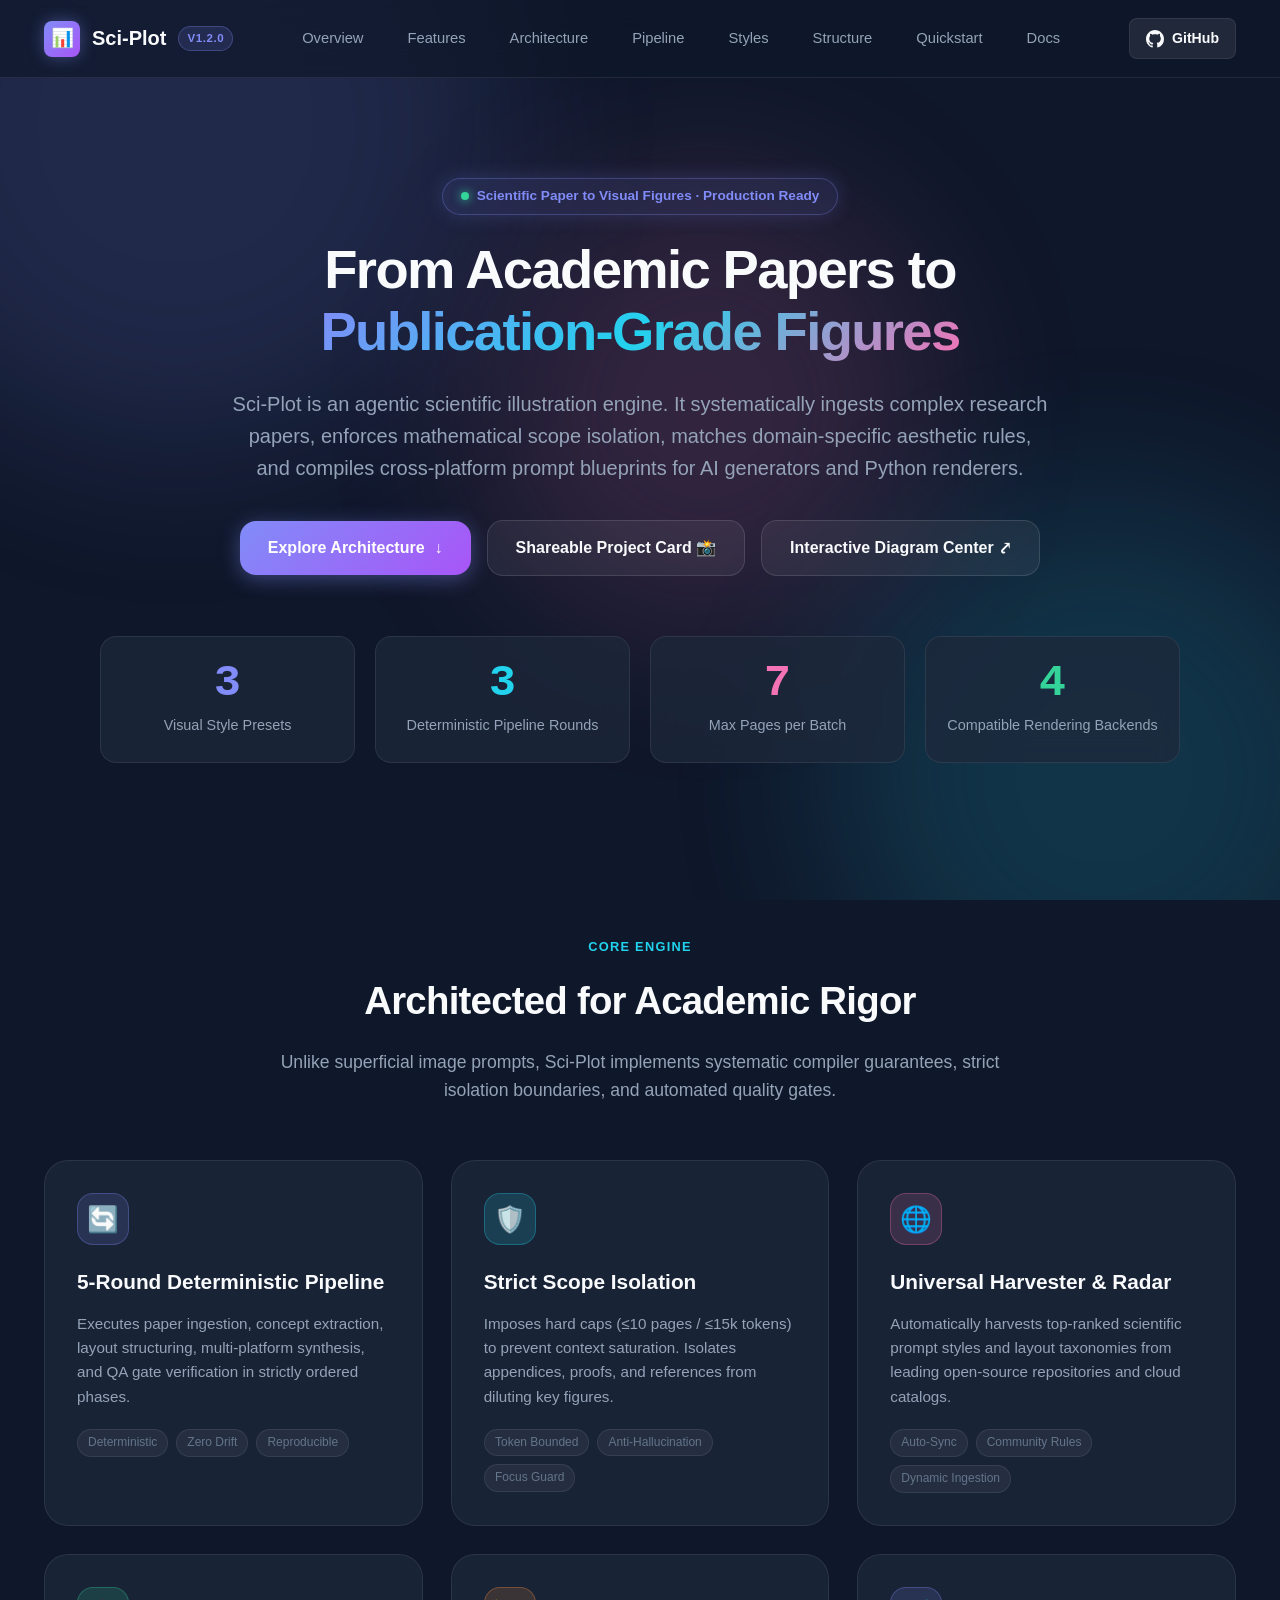
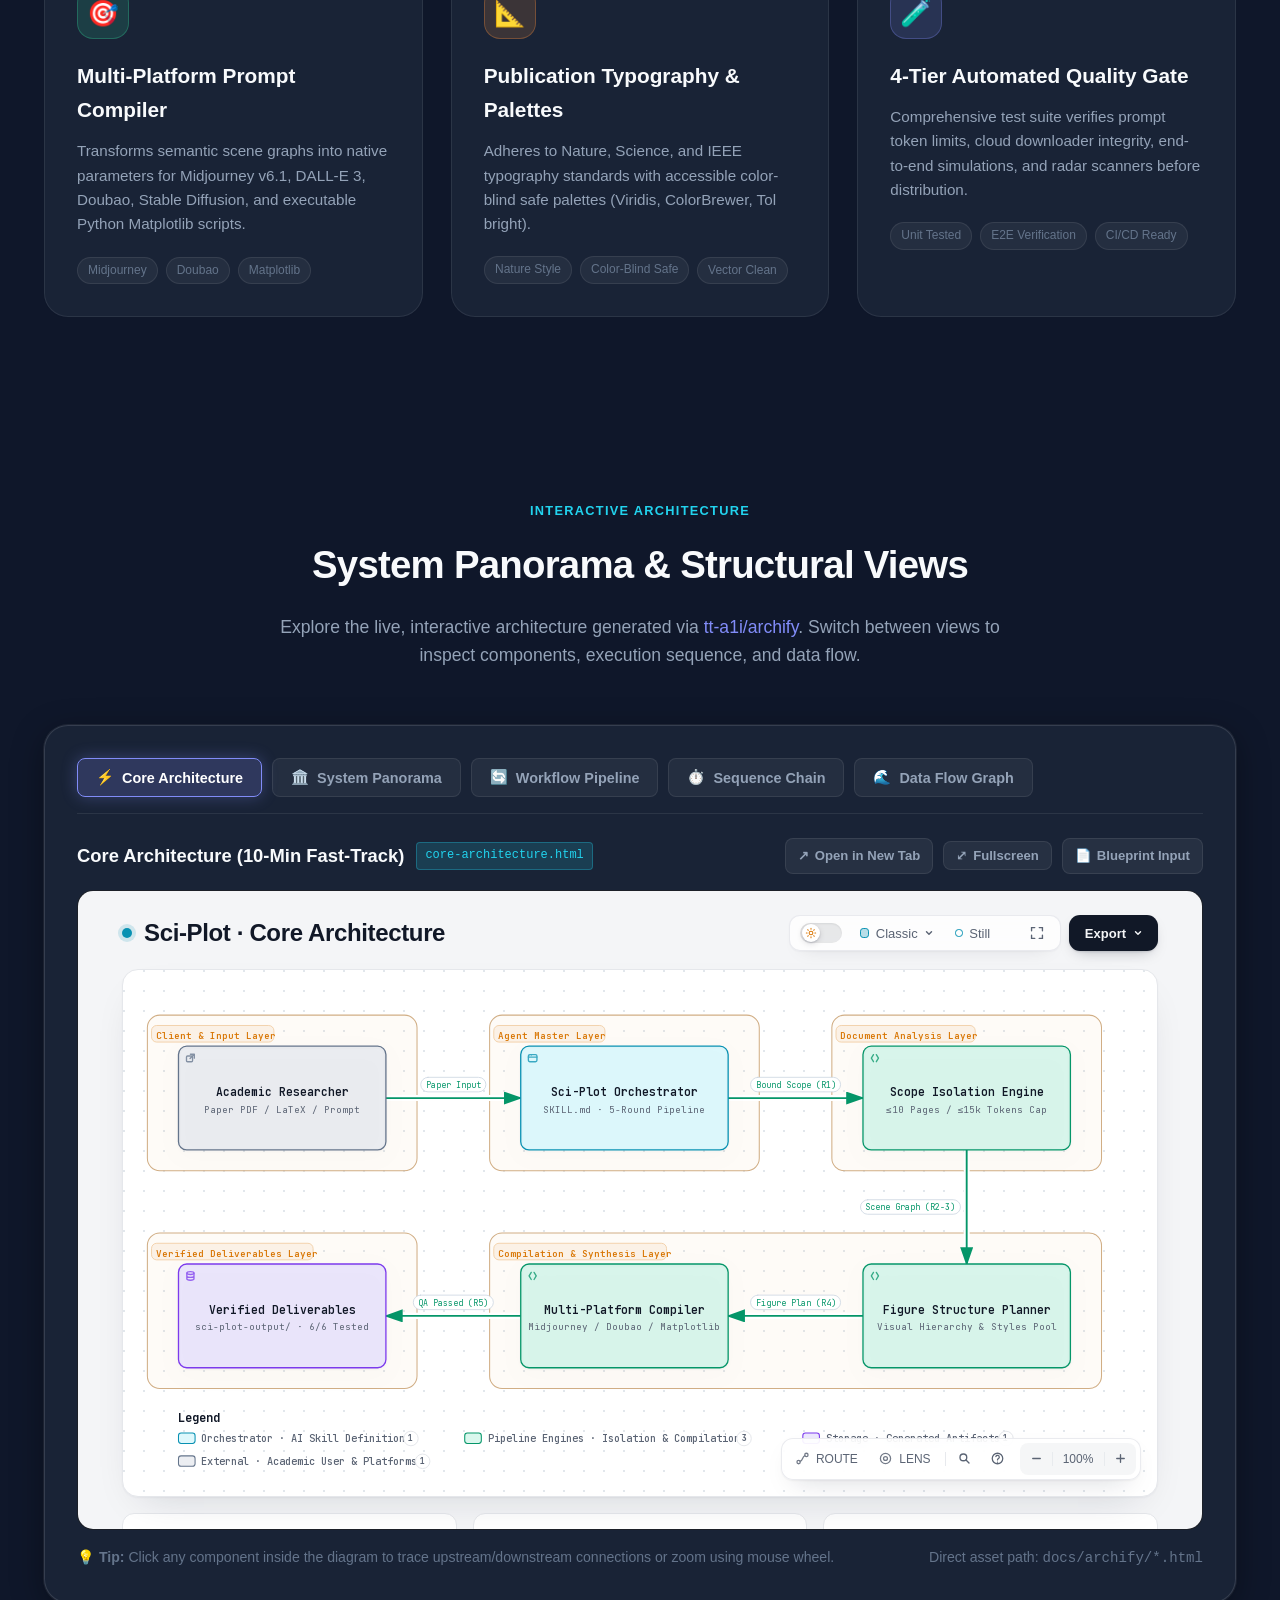
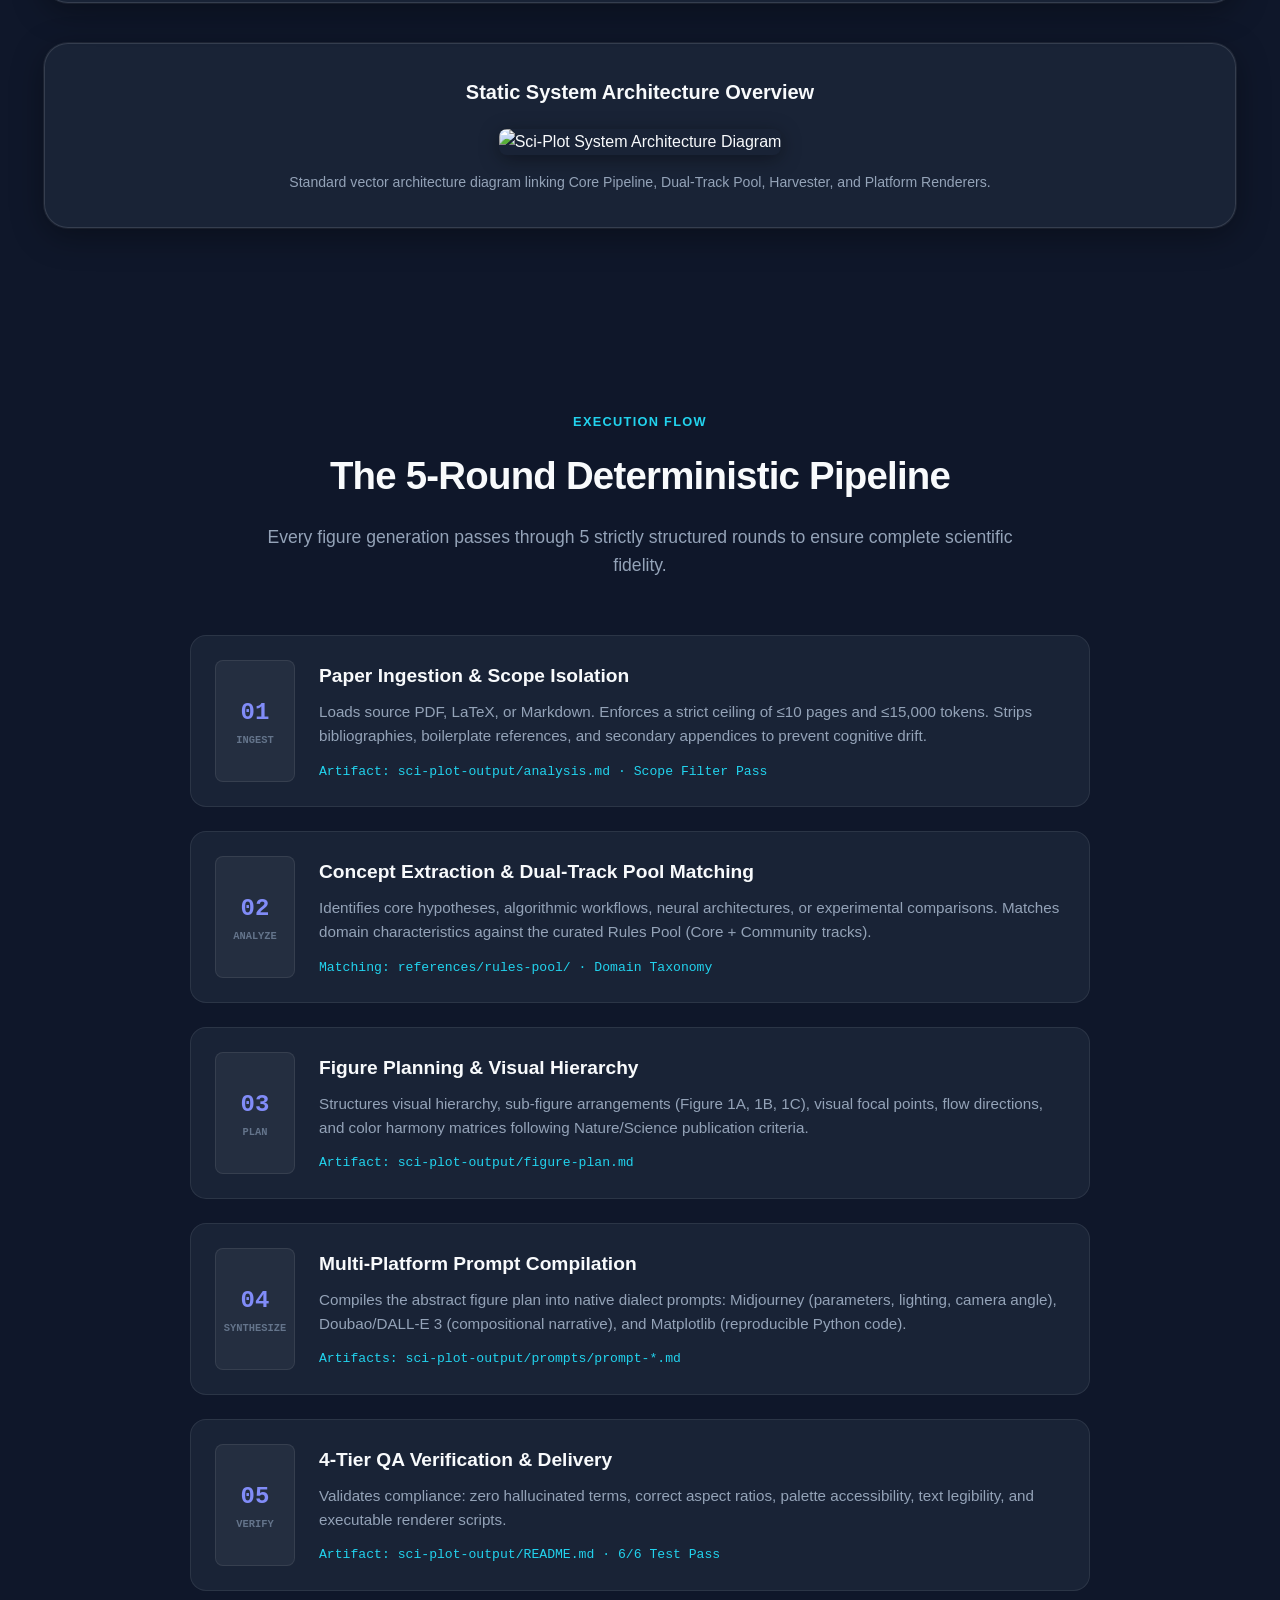
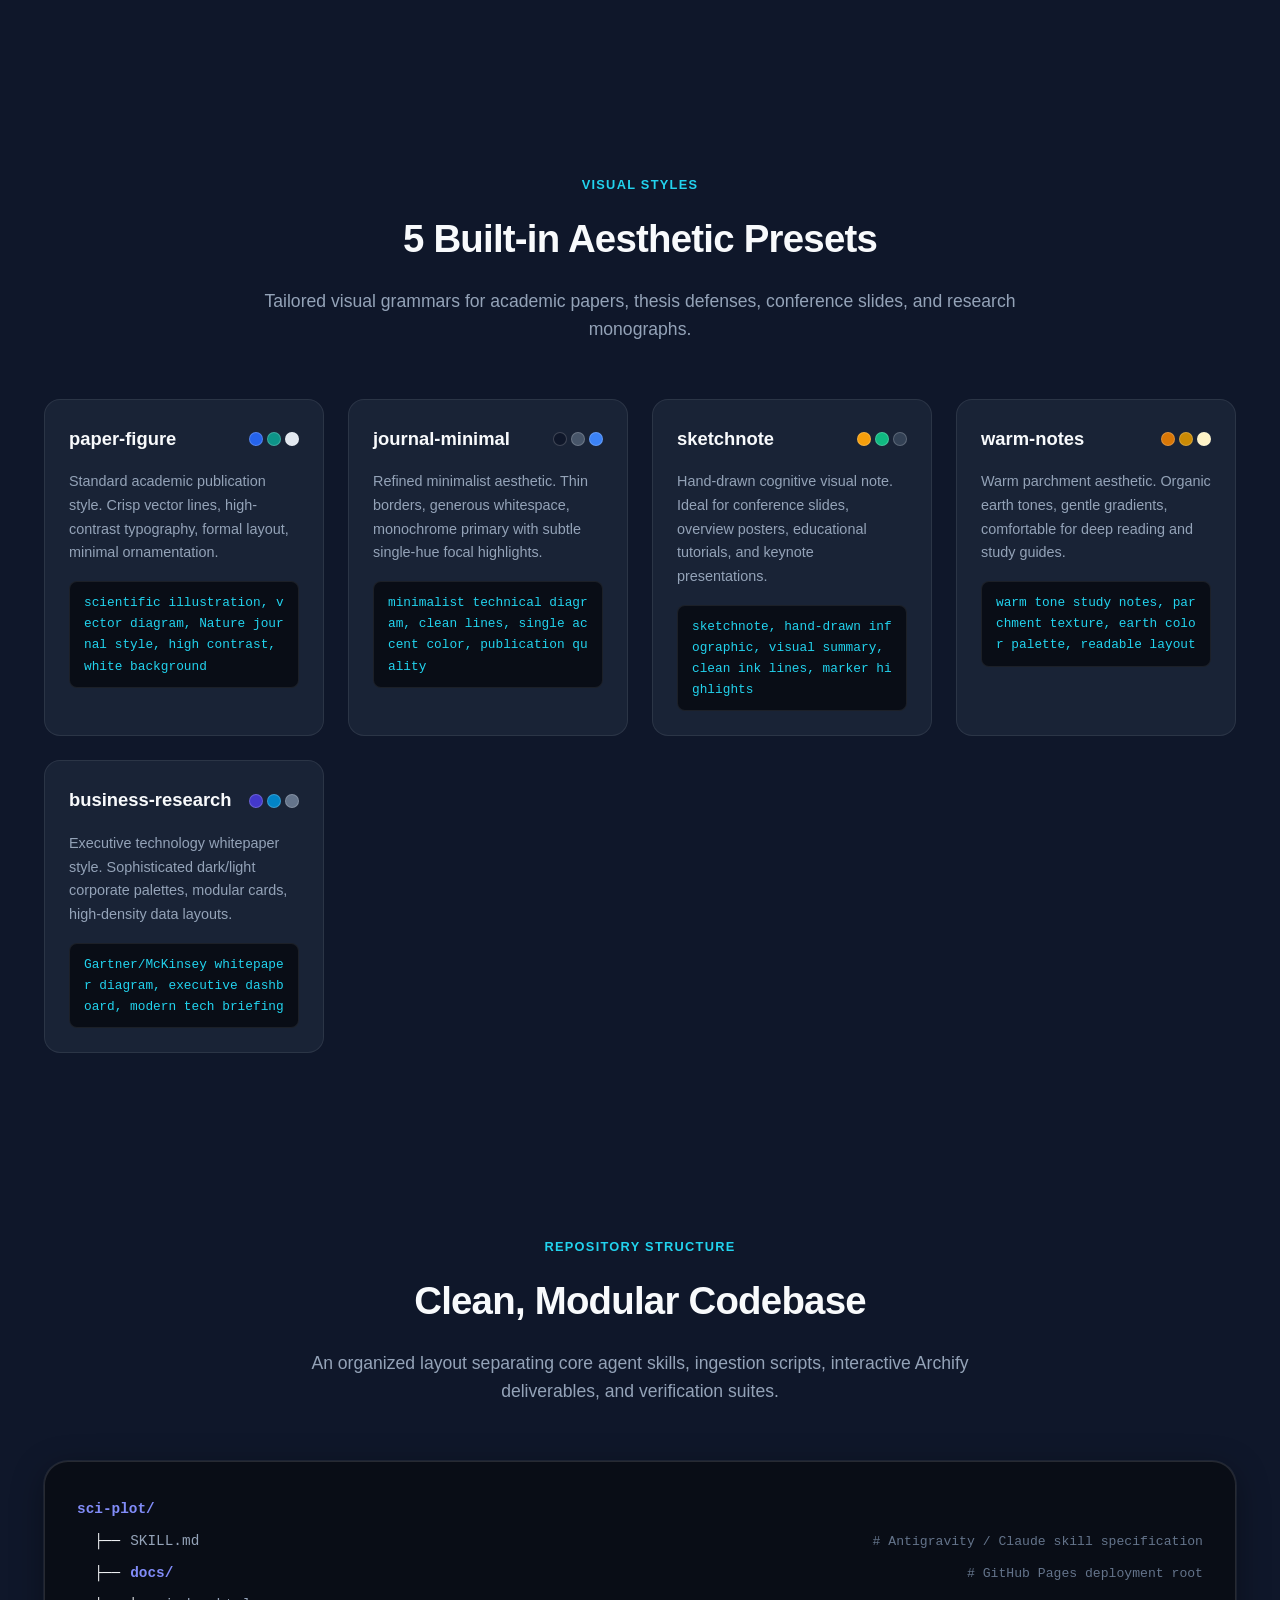
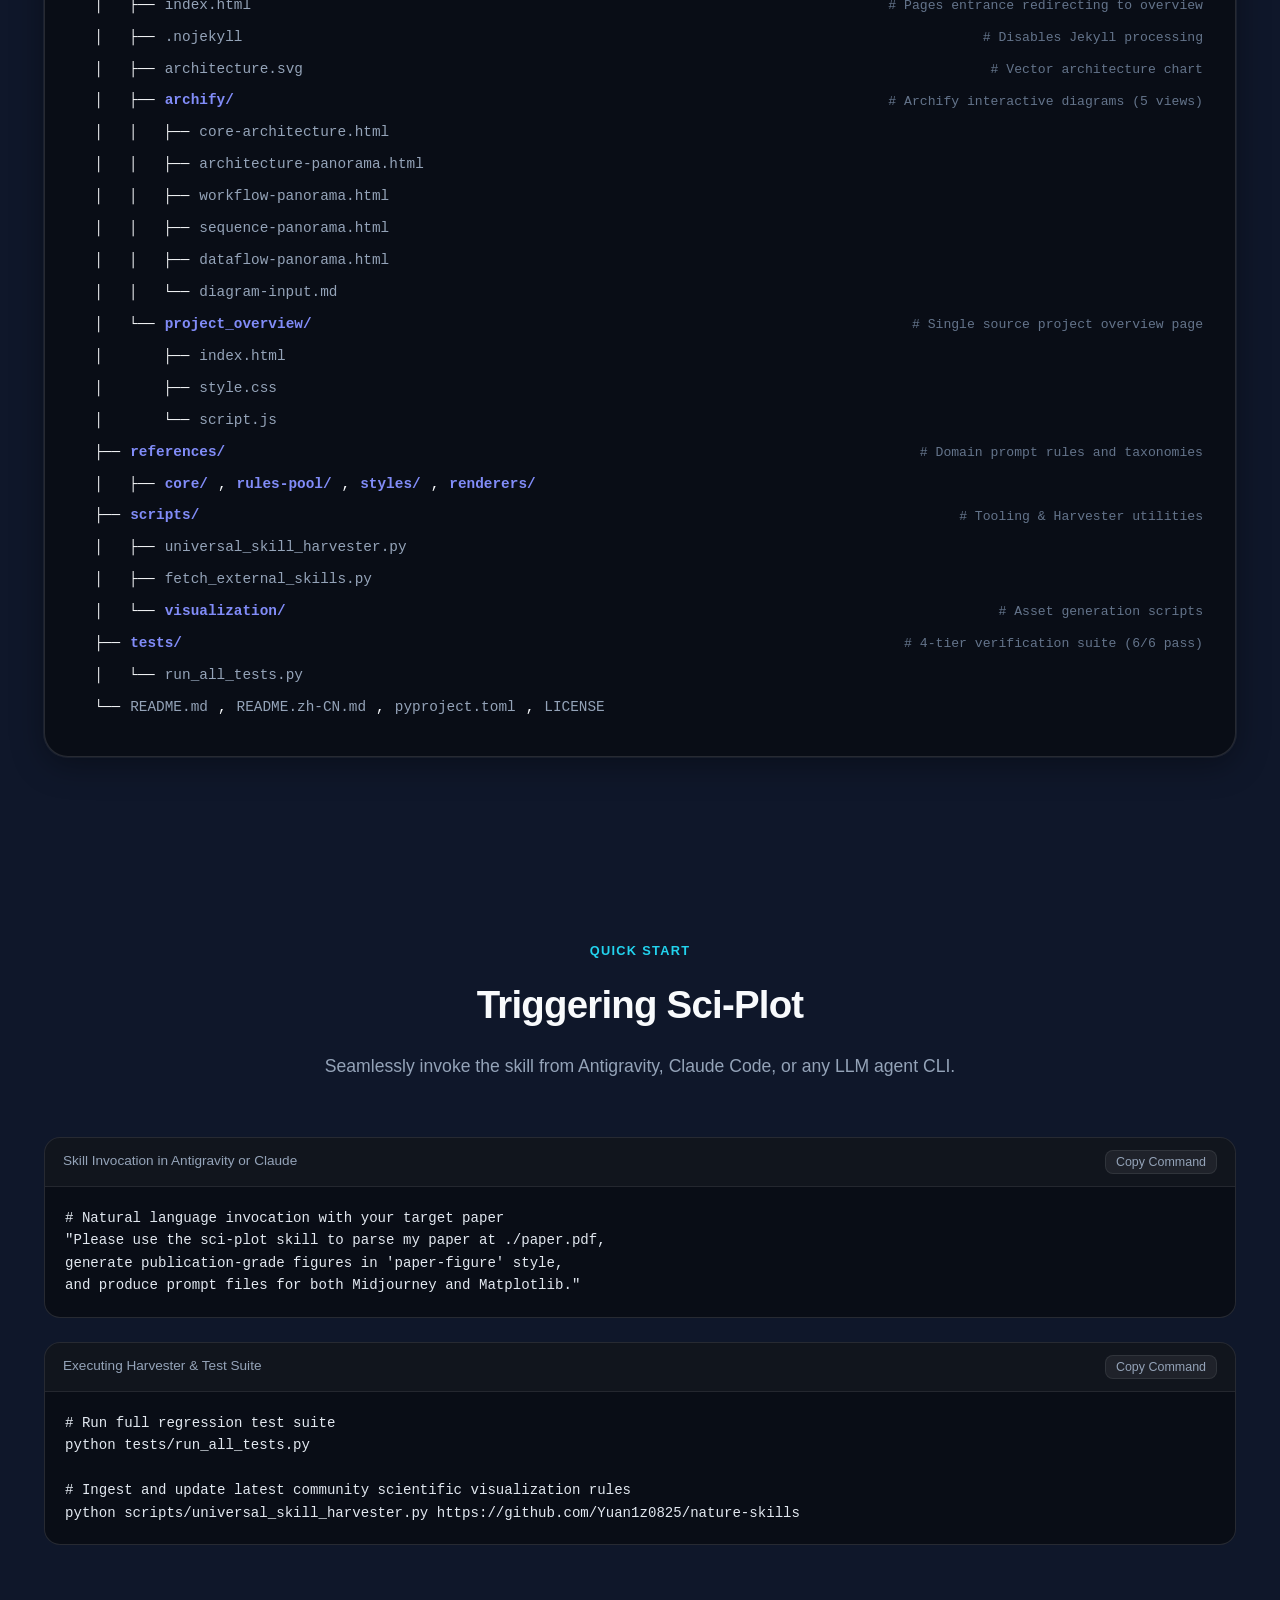
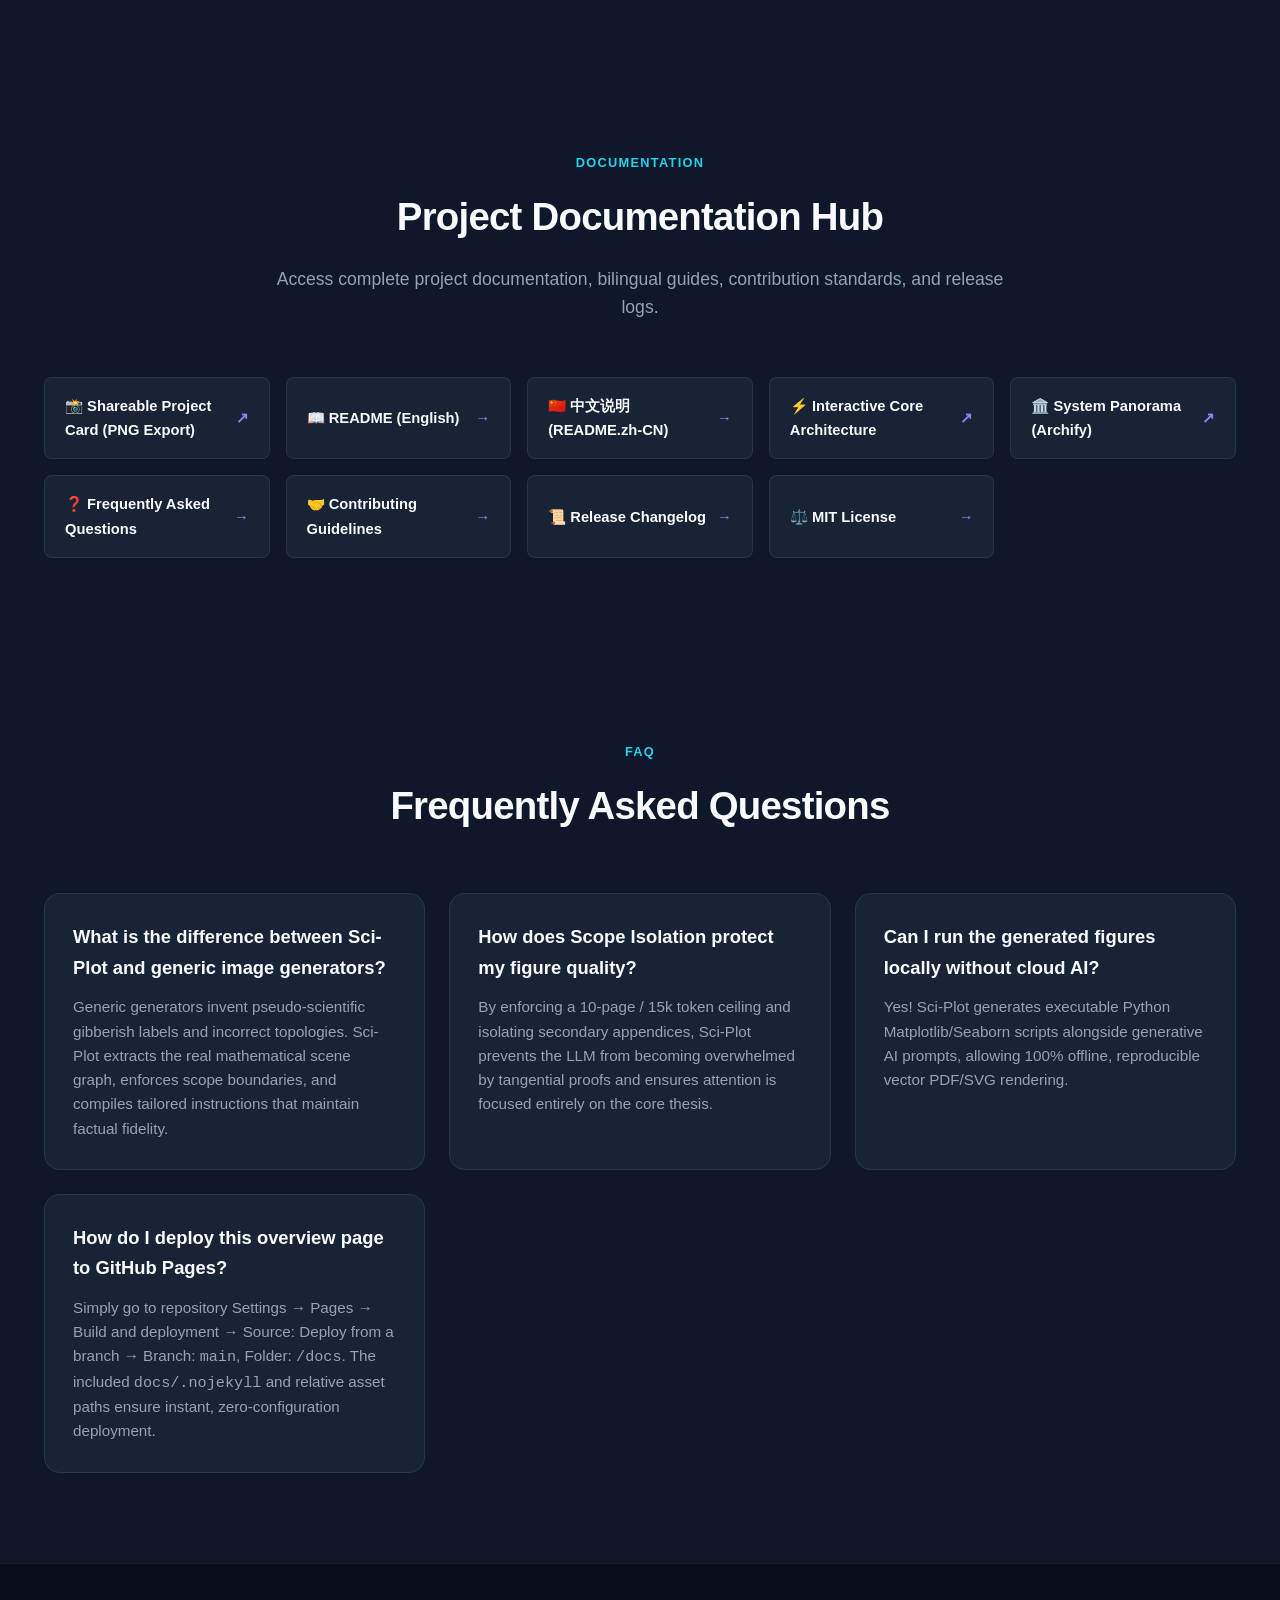
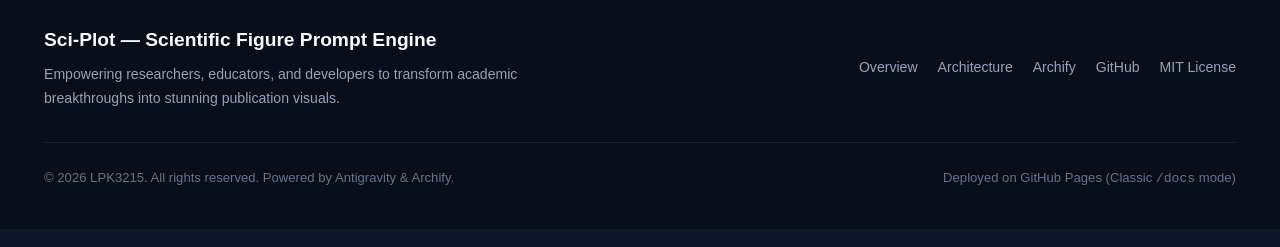
==== docs/index.html @ aad44edc "docs: standardize open source documentation, archify interactive diagrams, and project overview for " ====
<!DOCTYPE html>
<html lang="en">
<head>
  <meta charset="UTF-8">
  <meta http-equiv="refresh" content="0;url=project_overview/index.html">
  <meta name="viewport" content="width=device-width, initial-scale=1.0">
  <title>Sci-Plot Project Overview</title>
</head>
<body style="margin: 0; padding: 40px; background-color: #0f172a; color: #94a3b8; font-family: -apple-system, BlinkMacSystemFont, 'Segoe UI', Roboto, sans-serif; display: flex; align-items: center; justify-content: center; height: 100vh; box-sizing: border-box;">
  <div style="text-align: center; max-width: 480px;">
    <h1 style="color: #f8fafc; font-size: 1.5rem; margin-bottom: 0.5rem;">Sci-Plot Overview</h1>
    <p>Redirecting to project overview… <a href="project_overview/index.html" style="color: #818cf8; text-decoration: underline;">Click here</a> if not redirected automatically.</p>
  </div>
</body>
</html>
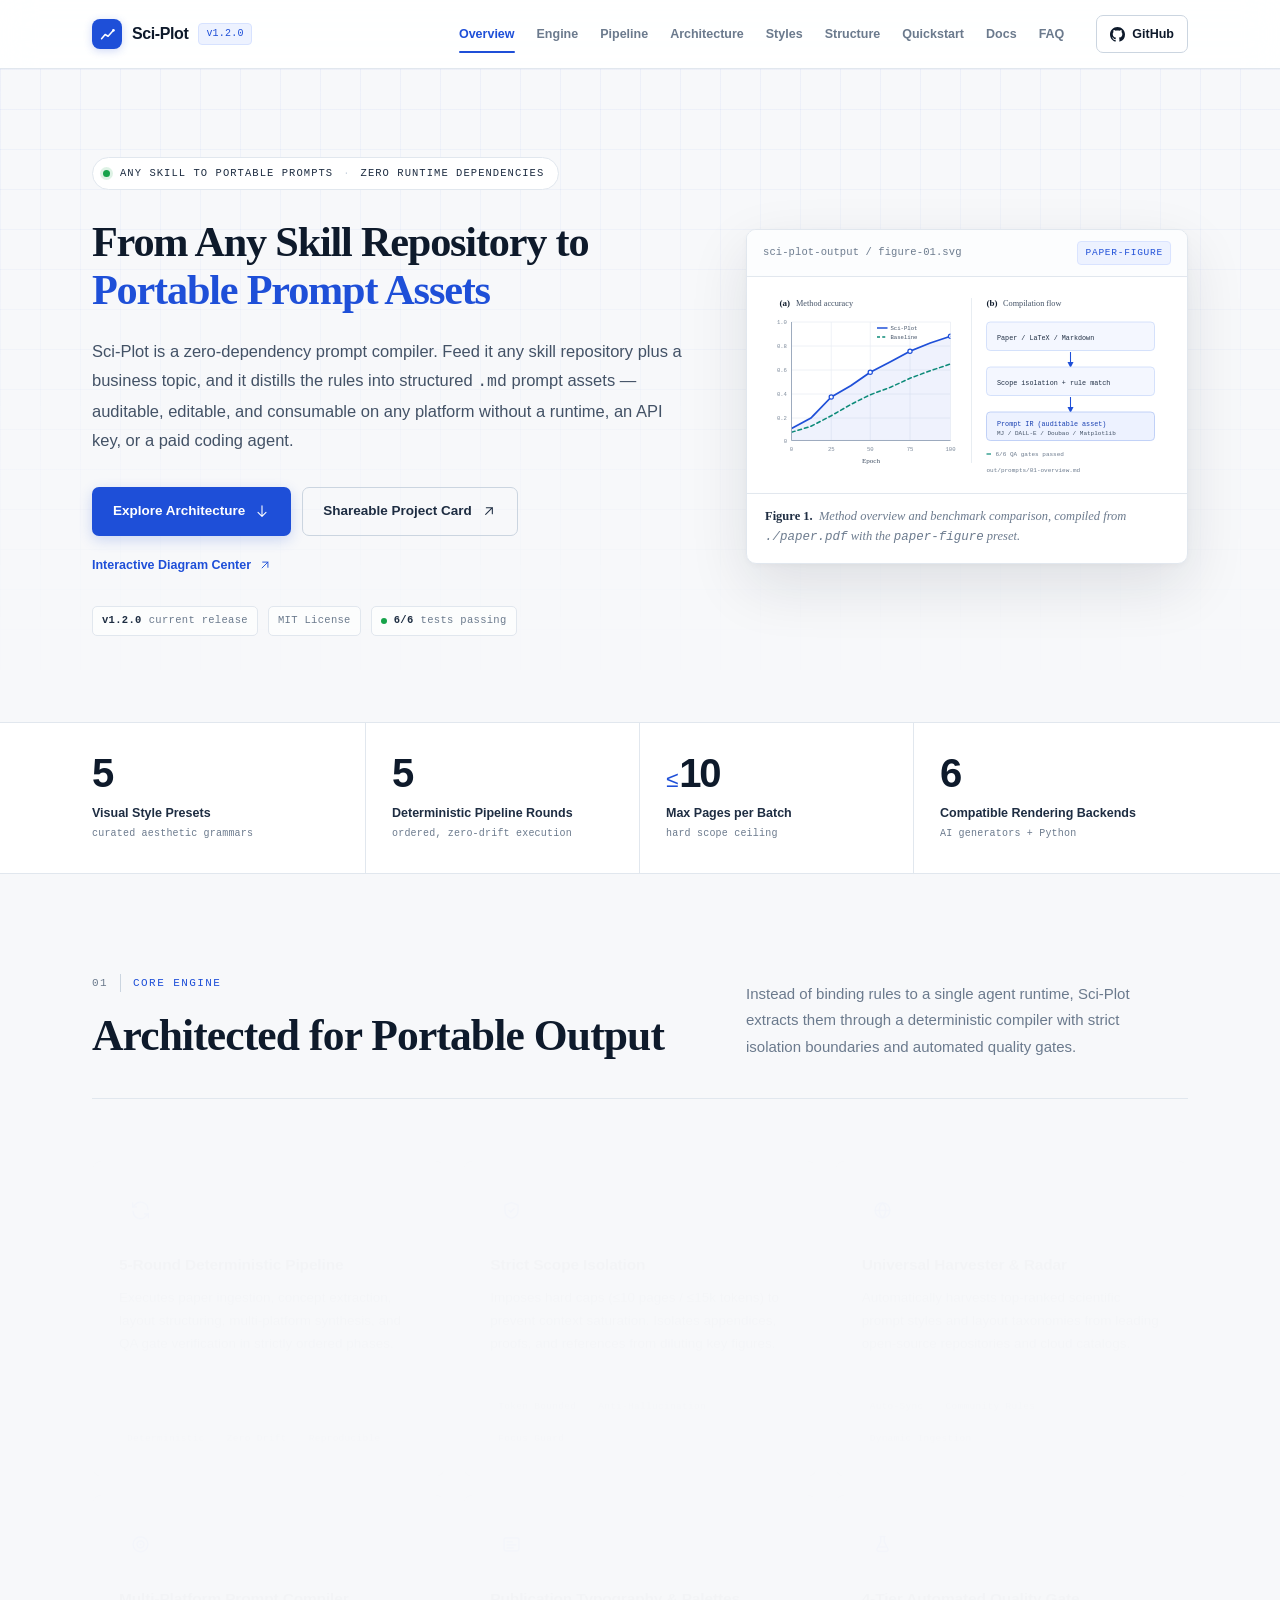
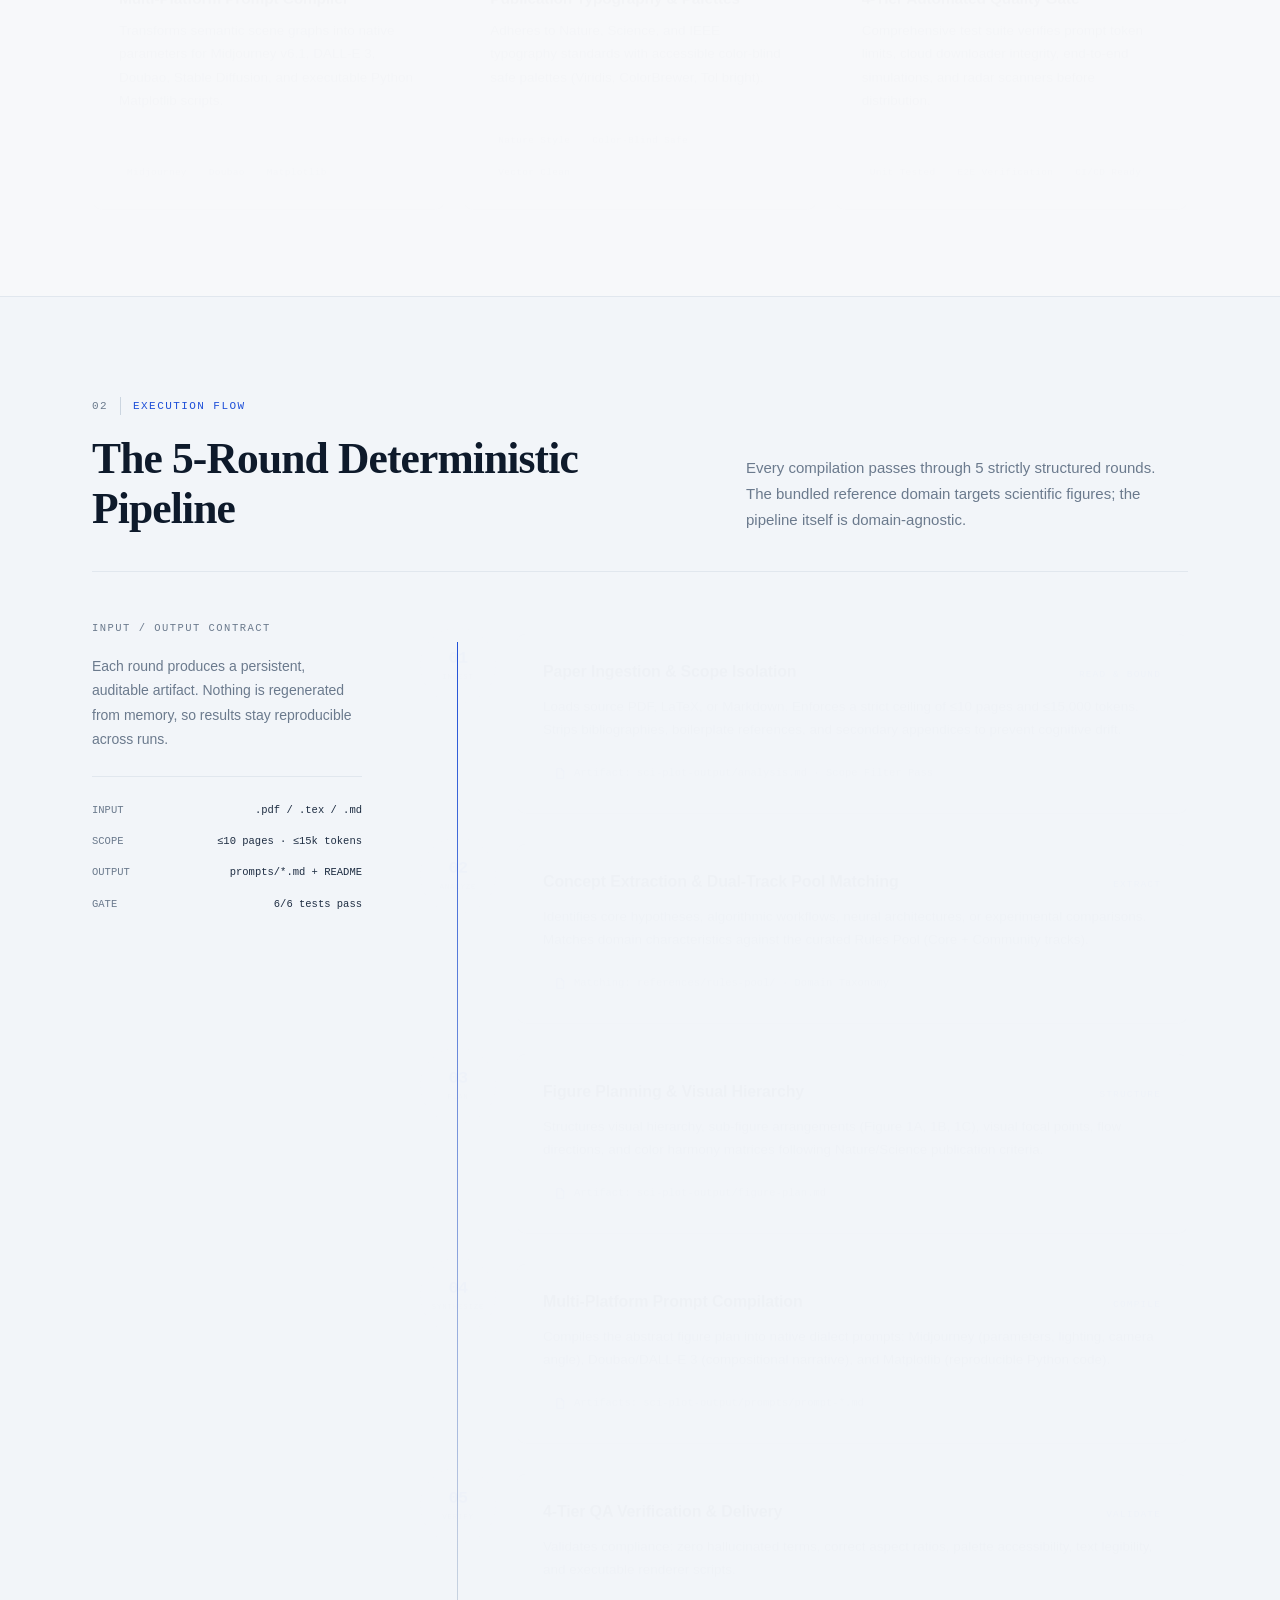
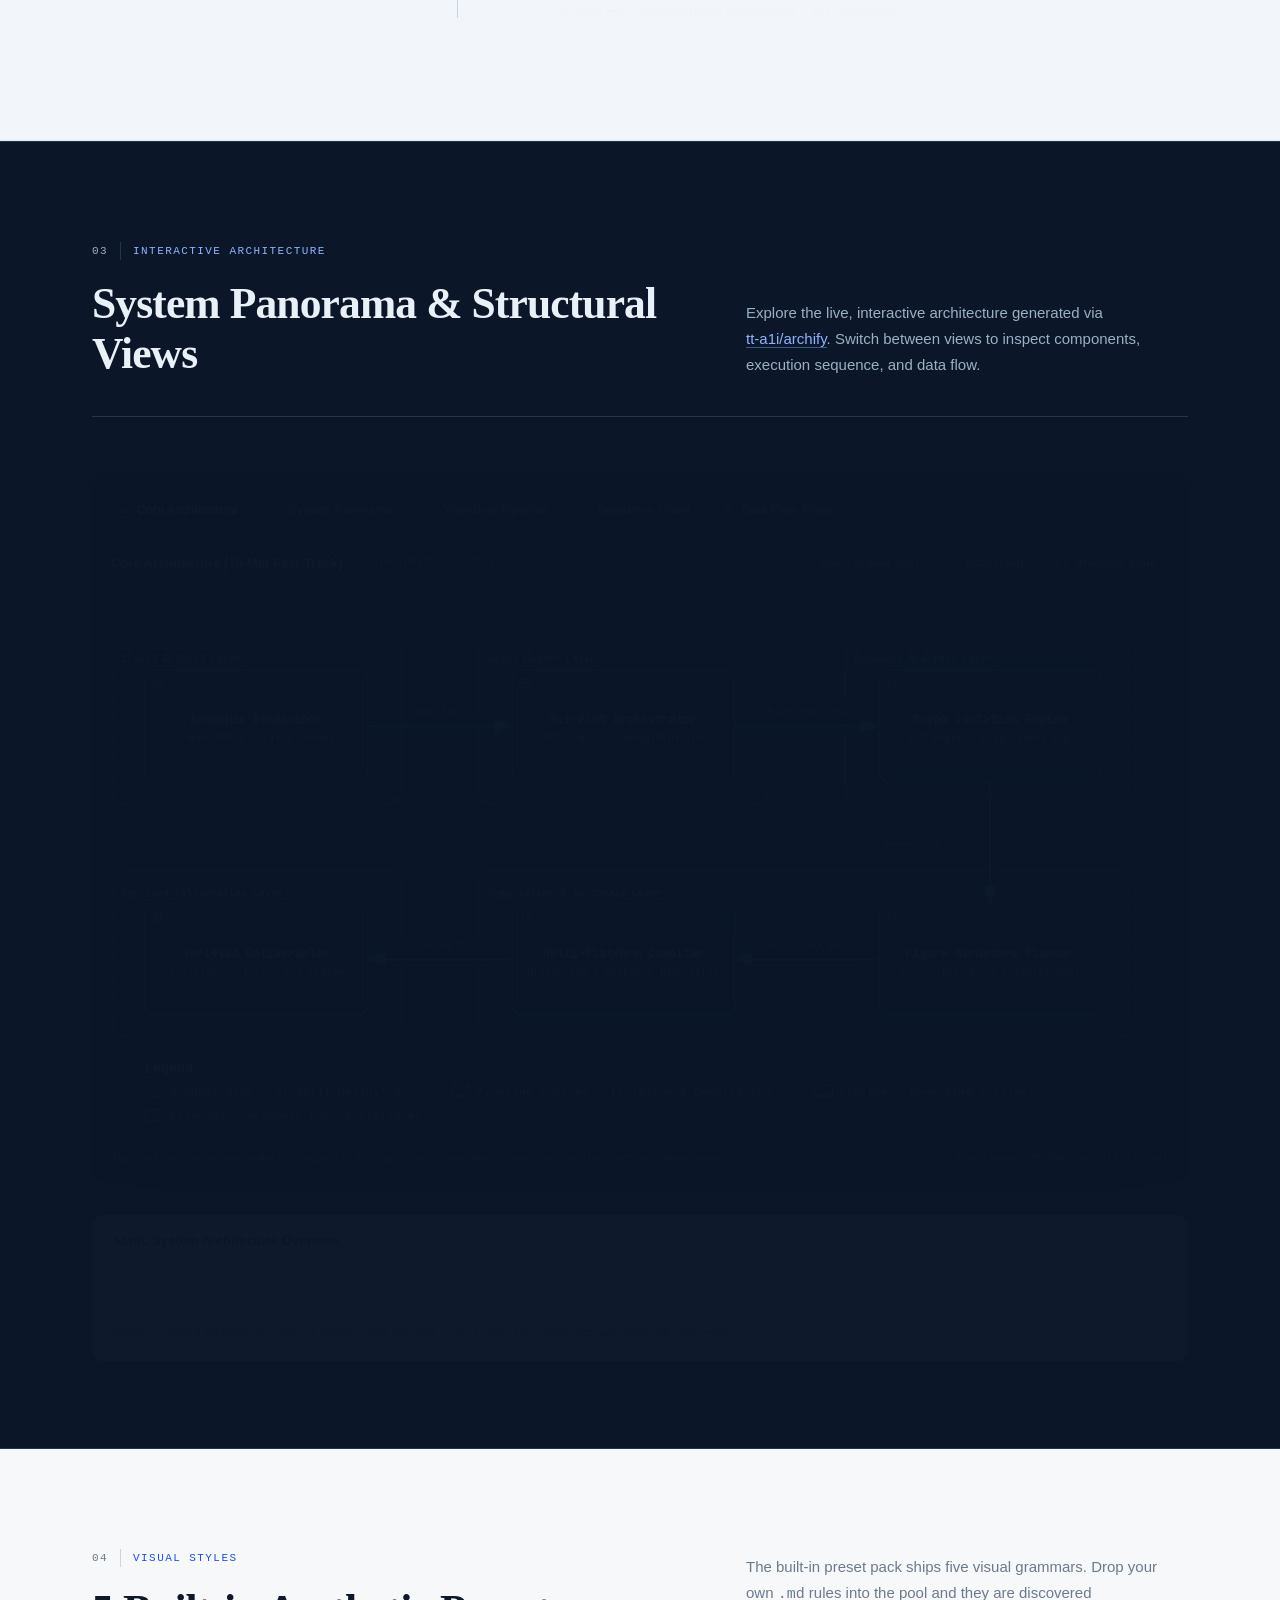
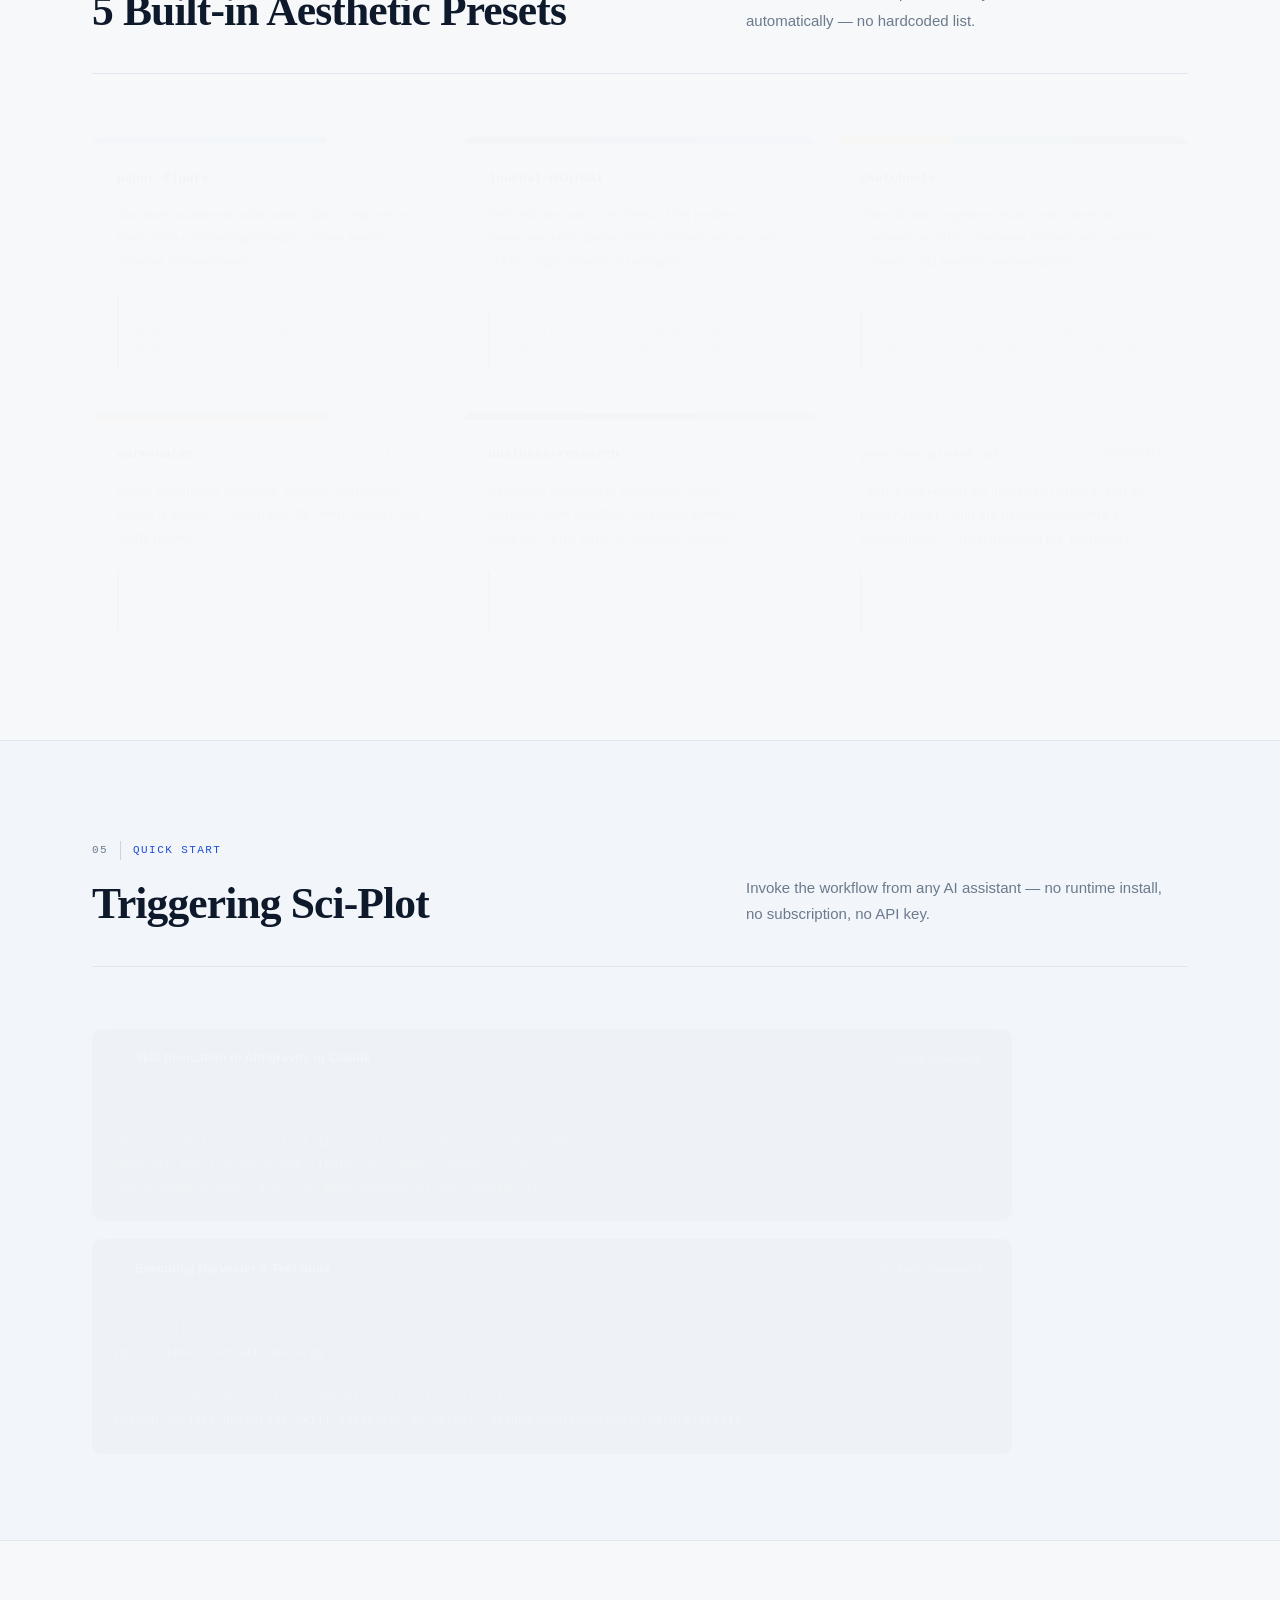
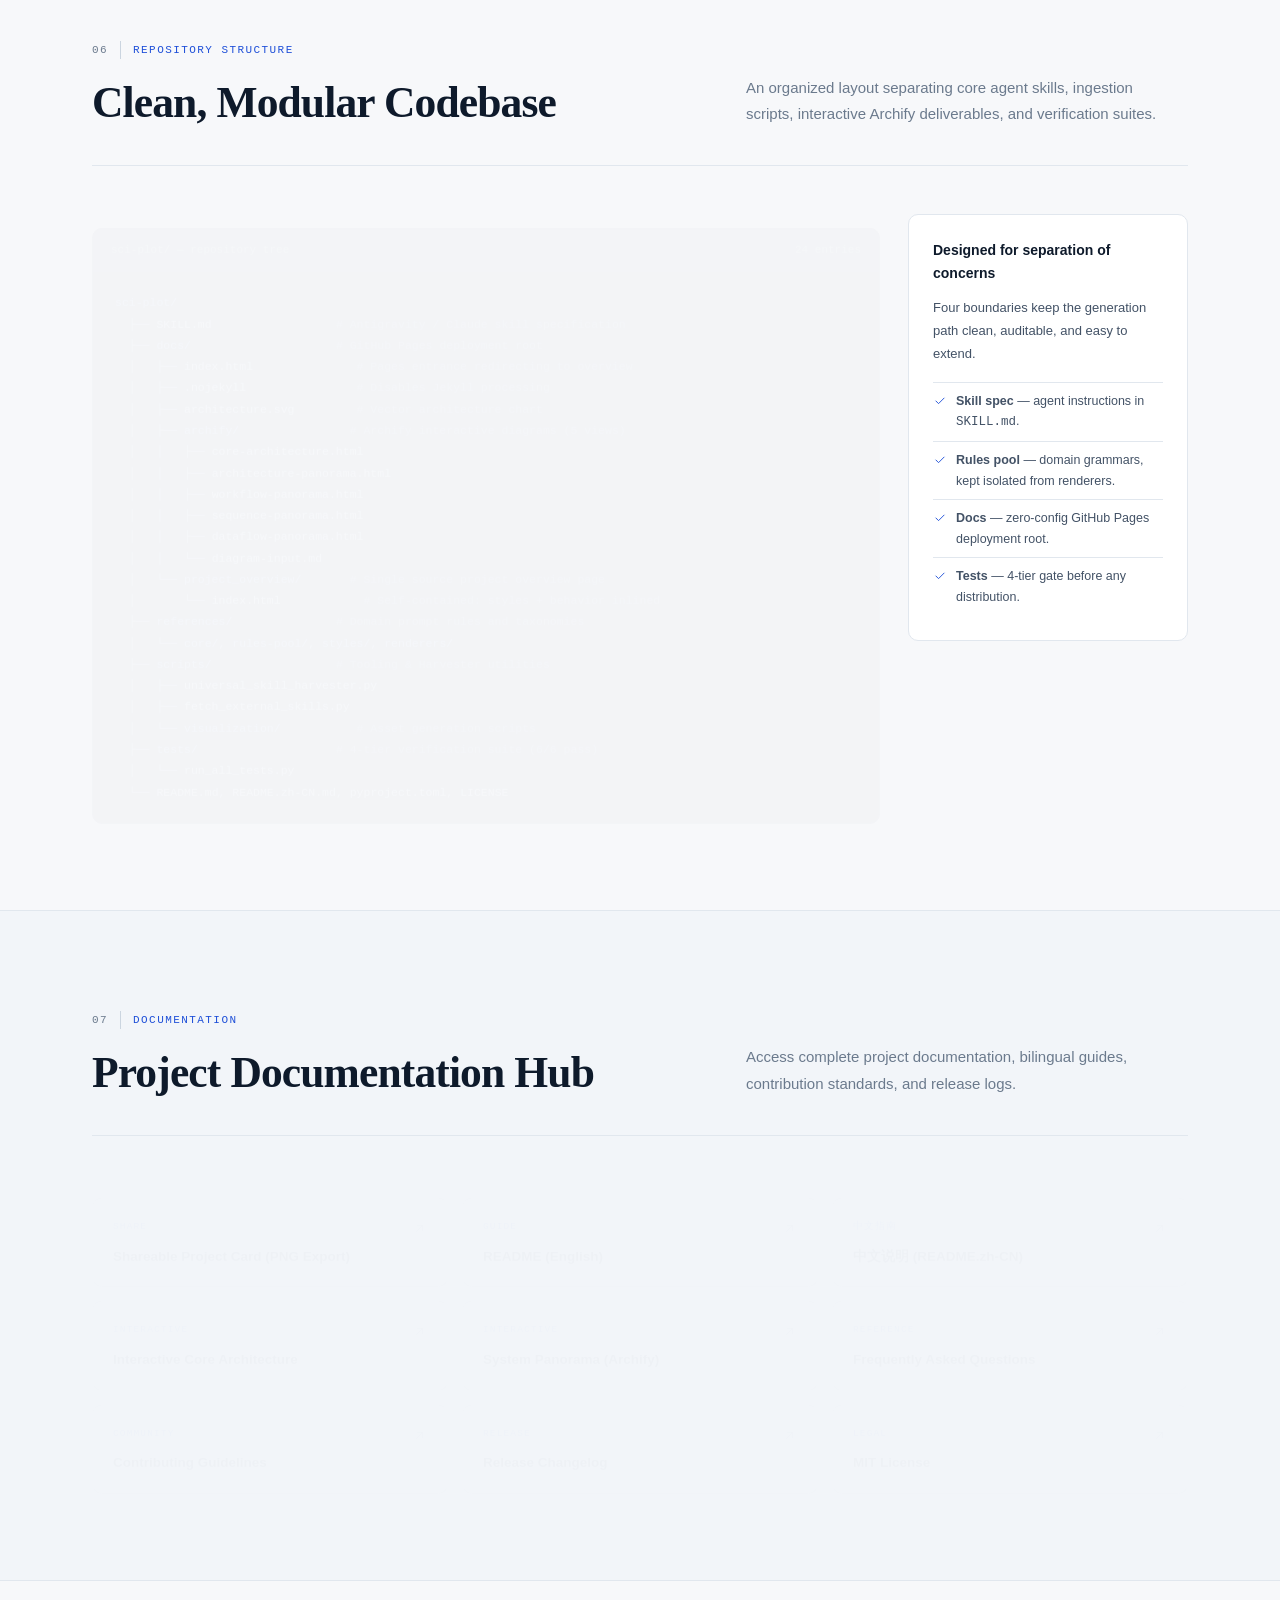
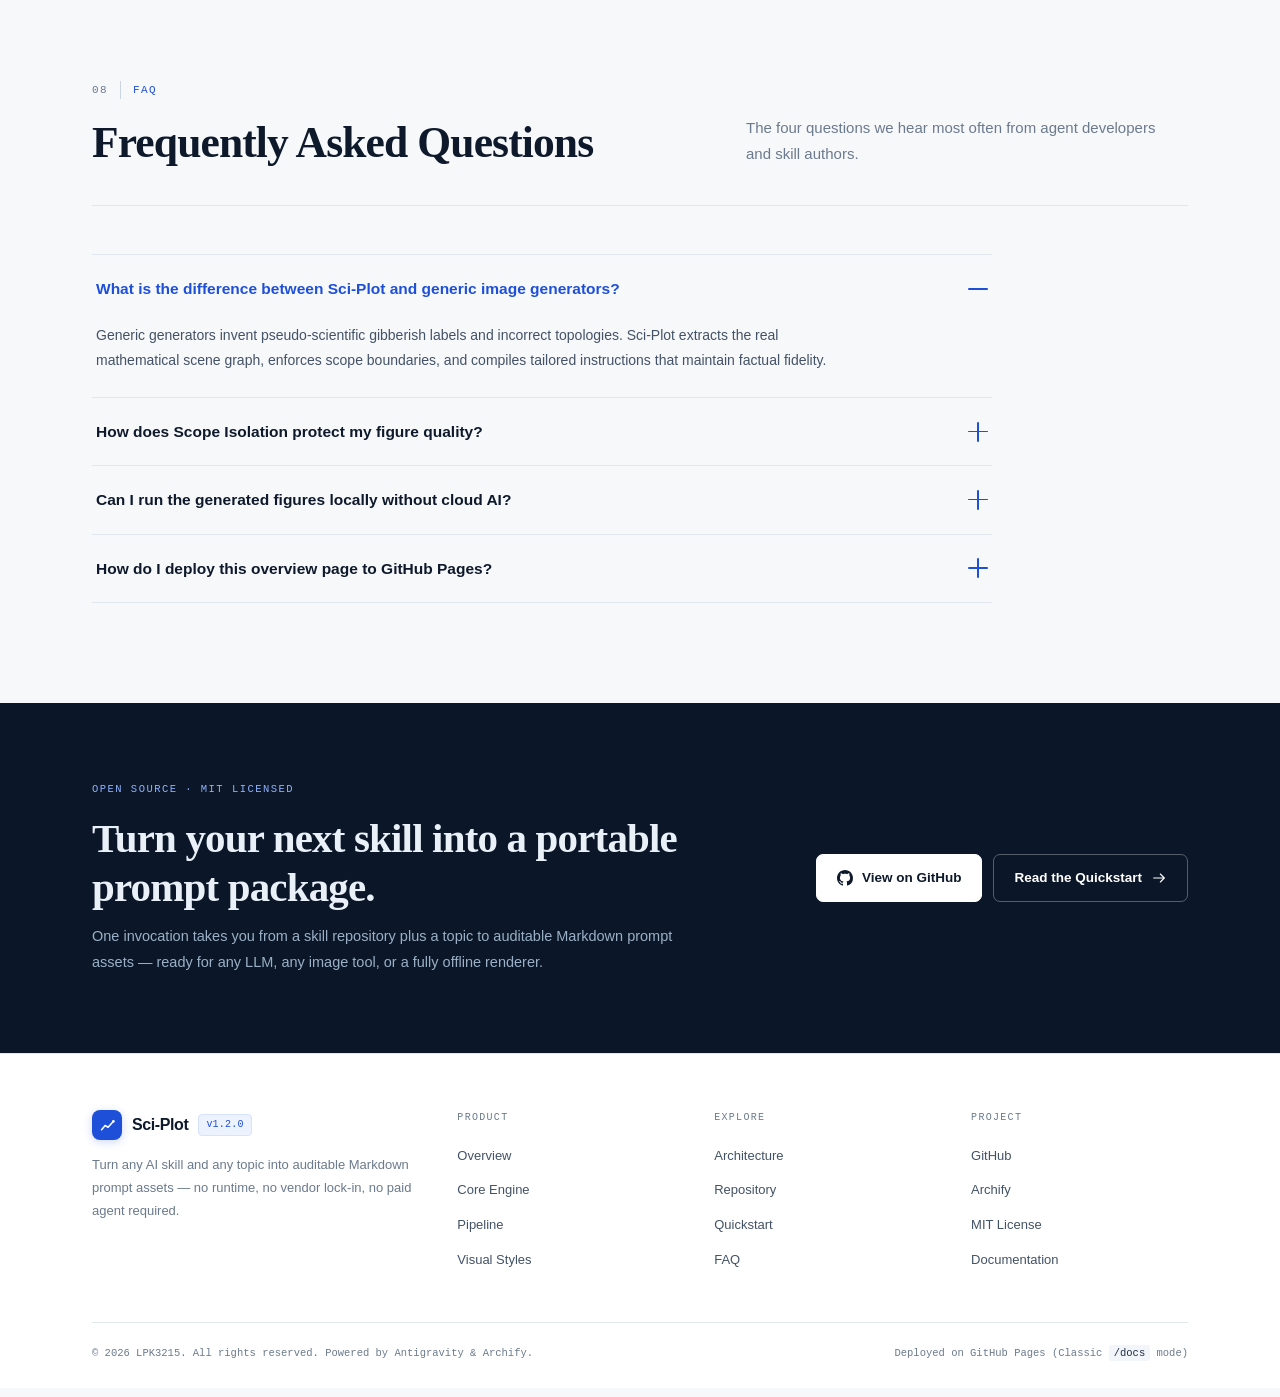
==== commit f6534219: "docs: rebuild all display assets and reposition as a zero-dependency prompt compiler" ====
--- a/docs/index.html
+++ b/docs/index.html
@@ -1,16 +1,85 @@
 <!DOCTYPE html>
 <html lang="en">
 <head>
-  <meta charset="UTF-8">
-  <meta http-equiv="refresh" content="0;url=project_overview/index.html">
-  <meta name="viewport" content="width=device-width, initial-scale=1.0">
-  <title>Sci-Plot Project Overview</title>
+<meta charset="UTF-8">
+<meta http-equiv="refresh" content="0;url=project_overview/index.html">
+<meta name="viewport" content="width=device-width, initial-scale=1.0">
+<meta name="theme-color" content="#F7F8FA">
+<title>Sci-Plot — Portable Prompt Compiler for AI Skills</title>
+<meta name="description" content="Sci-Plot turns any AI skill plus a topic into portable Markdown prompt assets, with zero runtime dependencies.">
+<link rel="icon" type="image/svg+xml" href="data:image/svg+xml,%3Csvg xmlns='http://www.w3.org/2000/svg' viewBox='0 0 32 32'%3E%3Crect width='32' height='32' rx='7' fill='%231E4FD8'/%3E%3Cpath d='M6 23l6-7 5 3 9-10' fill='none' stroke='%23fff' stroke-width='2.4' stroke-linecap='round' stroke-linejoin='round'/%3E%3Ccircle cx='26' cy='9' r='2' fill='%23fff'/%3E%3C/svg%3E">
+<style>
+:root{
+  --paper:#F7F8FA;--surface:#FFFFFF;--ink:#0E1A2B;--body:#435266;--muted:#6B7A8D;
+  --line:#E1E7EE;--line-2:#CBD5E0;--accent:#1E4FD8;--accent-soft:#EDF2FF;
+  --sans:-apple-system,BlinkMacSystemFont,"Segoe UI","PingFang SC","Microsoft YaHei",Arial,sans-serif;
+  --serif:"Cambria","Iowan Old Style",Georgia,"Times New Roman",serif;
+  --mono:Consolas,"SFMono-Regular",Menlo,monospace;
+}
+*,*::before,*::after{box-sizing:border-box}
+html,body{height:100%}
+body{margin:0;background:var(--paper);color:var(--body);font-family:var(--sans);font-size:15px;line-height:1.65;
+  -webkit-font-smoothing:antialiased;display:flex;align-items:center;justify-content:center;padding:28px;
+  background-image:linear-gradient(to right,rgba(30,79,216,.04) 1px,transparent 1px),linear-gradient(to bottom,rgba(30,79,216,.04) 1px,transparent 1px);
+  background-size:40px 40px}
+a{color:inherit;text-decoration:none}
+:focus-visible{outline:2px solid var(--accent);outline-offset:3px;border-radius:3px}
+.panel{width:100%;max-width:560px;background:var(--surface);border:1px solid var(--line);border-radius:12px;
+  padding:44px 44px 36px;box-shadow:0 20px 60px rgba(14,26,43,.08);text-align:center}
+.brand{display:inline-flex;align-items:center;gap:11px;margin-bottom:26px}
+.brand-mark{width:38px;height:38px;border-radius:9px;background:var(--accent);display:grid;place-items:center}
+.brand-name{font-size:18px;font-weight:700;letter-spacing:-.025em;color:var(--ink)}
+.brand-ver{font-family:var(--mono);font-size:10px;color:var(--accent);background:var(--accent-soft);
+  border:1px solid #D9E3FF;padding:2px 7px;border-radius:4px}
+.eyebrow{font-family:var(--mono);font-size:10px;letter-spacing:.14em;text-transform:uppercase;color:var(--accent);margin-bottom:14px}
+h1{font-family:var(--serif);font-size:2.35rem;line-height:1.15;letter-spacing:-.02em;font-weight:600;color:var(--ink);margin:0 0 12px}
+.lede{font-size:14px;color:var(--muted);max-width:400px;margin:0 auto 28px;line-height:1.75}
+.bar{height:3px;border-radius:3px;background:var(--line);overflow:hidden;margin-bottom:26px}
+.bar span{display:block;height:100%;width:38%;background:var(--accent);border-radius:3px;animation:slide 1.4s ease-in-out infinite}
+@keyframes slide{0%{transform:translateX(-100%)}100%{transform:translateX(360%)}}
+.btn{display:inline-flex;align-items:center;justify-content:center;gap:9px;background:var(--accent);color:#fff;
+  font-size:13.5px;font-weight:600;padding:12px 22px;border-radius:7px;transition:background .2s,transform .2s}
+.btn:hover{background:#153DB0;transform:translateY(-2px)}
+.links{display:flex;flex-wrap:wrap;align-items:center;justify-content:center;gap:8px 18px;margin-top:26px;
+  padding-top:22px;border-top:1px solid var(--line)}
+.links a{font-size:12px;color:var(--muted);font-weight:550;transition:color .2s}
+.links a:hover{color:var(--accent)}
+.links .sep{color:var(--line-2);font-size:11px}
+.foot{margin-top:20px;font-family:var(--mono);font-size:10px;color:var(--muted);letter-spacing:.03em}
+@media(max-width:560px){.panel{padding:32px 24px 28px}h1{font-size:1.9rem}.links .sep{display:none}}
+@media(prefers-reduced-motion:reduce){.bar span{animation:none;width:100%}}
+</style>
 </head>
-<body style="margin: 0; padding: 40px; background-color: #0f172a; color: #94a3b8; font-family: -apple-system, BlinkMacSystemFont, 'Segoe UI', Roboto, sans-serif; display: flex; align-items: center; justify-content: center; height: 100vh; box-sizing: border-box;">
-  <div style="text-align: center; max-width: 480px;">
-    <h1 style="color: #f8fafc; font-size: 1.5rem; margin-bottom: 0.5rem;">Sci-Plot Overview</h1>
-    <p>Redirecting to project overview… <a href="project_overview/index.html" style="color: #818cf8; text-decoration: underline;">Click here</a> if not redirected automatically.</p>
-  </div>
+<body>
+  <main class="panel">
+    <div class="brand">
+      <span class="brand-mark">
+        <svg width="22" height="22" viewBox="0 0 32 32" aria-hidden="true">
+          <path d="M6 23l6-7 5 3 9-10" fill="none" stroke="#fff" stroke-width="2.6" stroke-linecap="round" stroke-linejoin="round"/>
+          <circle cx="26" cy="9" r="2.2" fill="#fff"/>
+        </svg>
+      </span>
+      <span class="brand-name">Sci-Plot</span>
+      <span class="brand-ver">v1.2.0</span>
+    </div>
+
+    <div class="eyebrow">Portable Prompt Compiler for AI Skills</div>
+    <h1>Project Overview</h1>
+    <p class="lede">Redirecting to the interactive project overview. If you are not taken there automatically, use the button below.</p>
+
+    <div class="bar" aria-hidden="true"><span></span></div>
+    <a class="btn" href="project_overview/index.html">Enter Project Overview <span aria-hidden="true">&#8594;</span></a>
+
+    <nav class="links" aria-label="Quick links">
+      <a href="project_overview/index.html#architecture">Architecture</a><span class="sep">/</span>
+      <a href="archify/core-architecture.html">Interactive Diagrams</a><span class="sep">/</span>
+      <a href="project_overview/project_card.html">Project Card</a><span class="sep">/</span>
+      <a href="https://github.com/LPK3215/sci-plot" target="_blank" rel="noopener noreferrer">GitHub</a>
+    </nav>
+
+    <div class="foot">Deployed on GitHub Pages &#183; /docs mode</div>
+  </main>
+
+  <noscript><p style="text-align:center;margin-top:20px"><a href="project_overview/index.html">Continue to the project overview</a></p></noscript>
 </body>
 </html>
-
